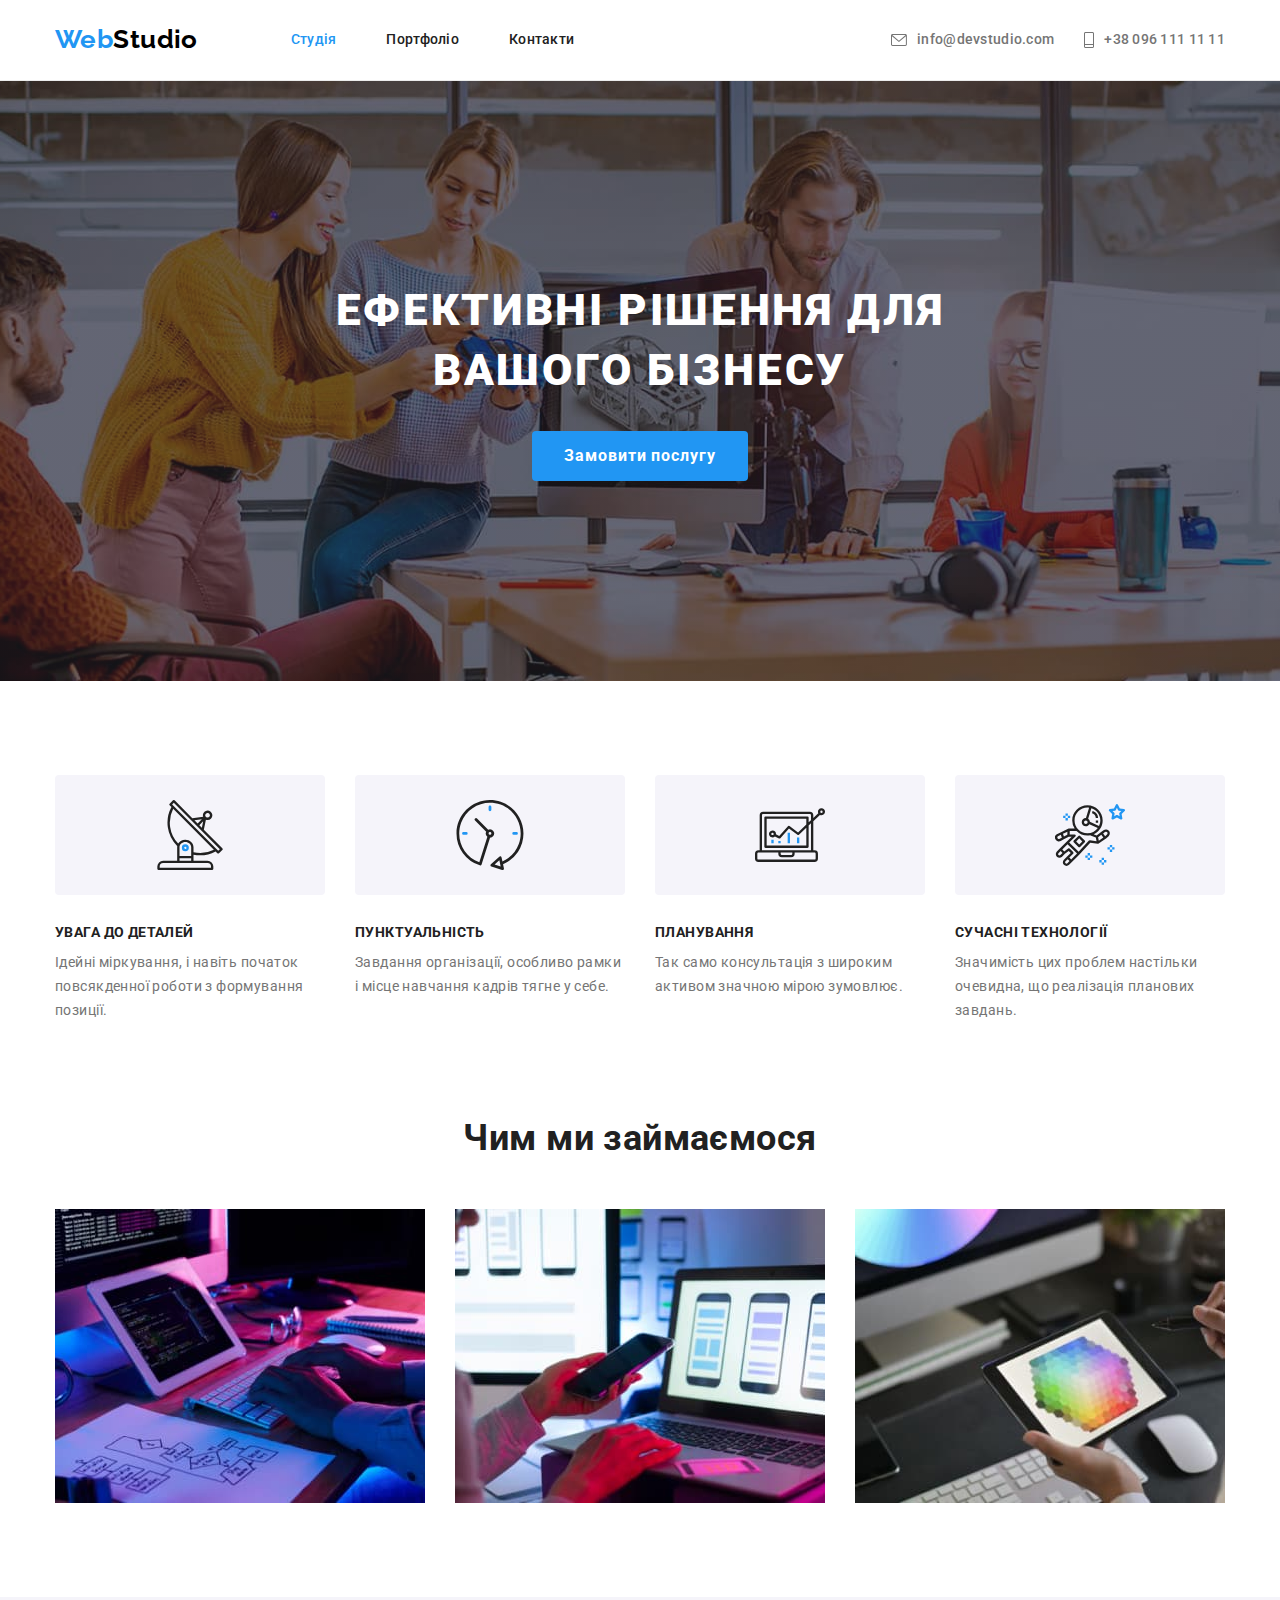
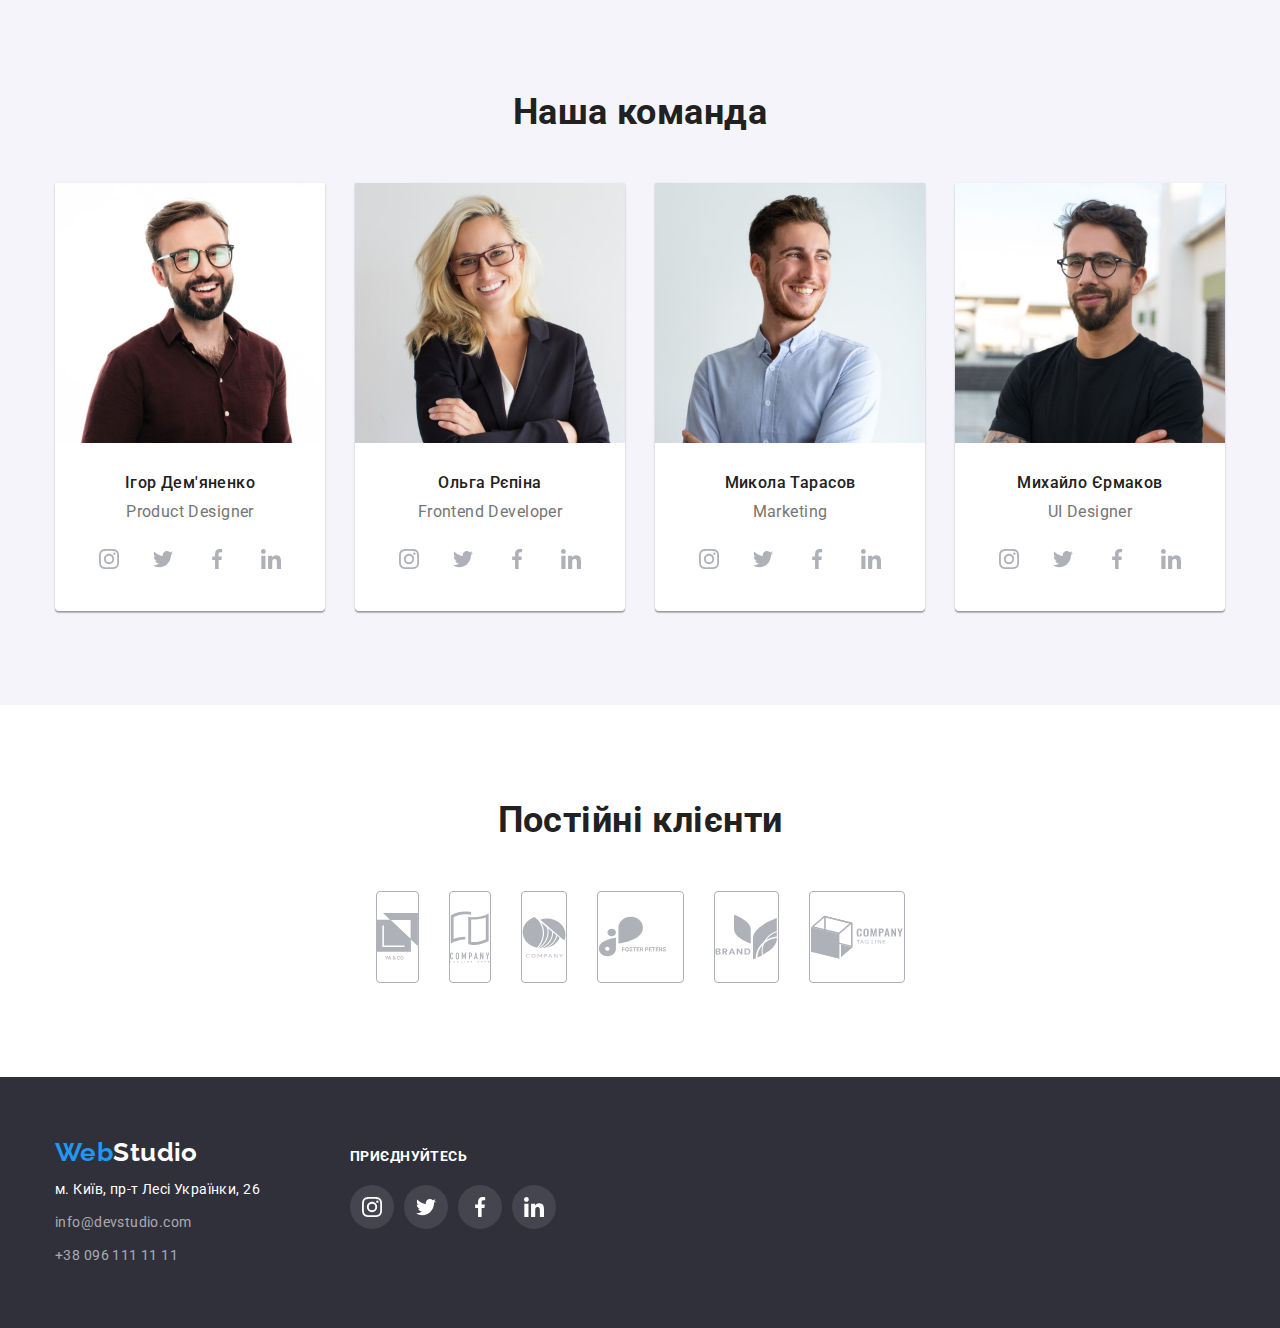
==== index.html @ f74b4b06 "hw5" ====
<!DOCTYPE html>
<html lang="uk">
    <head>
        <meta charset="UTF-8" />
        <meta http-equiv="X-UA-Compatible" content="IE=edge" />
        <meta name="viewport" content="width=device-width, initial-scale=1.0" />
        <link rel="preconnect" href="https://fonts.googleapis.com" />
        <link rel="preconnect" href="https://fonts.gstatic.com" crossorigin />
        <link
            href="https://fonts.googleapis.com/css2?family=Raleway:wght@700&family=Roboto:wght@400;500;700;900&display=swap"
            rel="stylesheet"
        />
        <link
            rel="stylesheet"
            href="https://cdnjs.cloudflare.com/ajax/libs/modern-normalize/1.0.0/modern-normalize.min.css"
        />
        <link rel="stylesheet" href="./css/style.css" />
        <title>Webstudio</title>
    </head>
    <body>
        <!-- Header -->
        <header class="header">
            <div class="container">
                <a class="logo link" href="index.html"><span class="accent">Web</span>Studio</a>
                <nav class="nav">
                    <ul class="site-nav list">
                        <li class="item"><a href="./index.html" class="link current">Студія</a></li>
                        <li class="item"><a href="./portfolio.html" class="link">Портфоліо</a></li>
                        <li class="item"><a href="" class="link">Контакти</a></li>
                    </ul>
                </nav>
                <ul class="header-contacts list">
                    <li class="item">
                        <a href="mailto:info@devstudio.com" class="mail link"
                            ><svg width="16" height="12" class="mail-icon">
                                <use href="./images/icons.svg#icon-mail-icon"></use>
                            </svg>
                            info@devstudio.com</a
                        >
                    </li>
                    <li class="item">
                        <a href="tel:+380961111111" class="phone link"
                            ><svg width="10" height="16" class="phone-icon">
                                <use href="./images/icons.svg#icon-mobile-icon"></use></svg
                            >+38 096 111 11 11</a
                        >
                    </li>
                </ul>
            </div>
        </header>
        <!-- Main -->
        <main>
            <!-- Hero -->
            <section class="hero">
                <div class="container">
                    <h1 class="title">Ефективні рішення для вашого бізнесу</h1>
                    <button type="button" class="button primary">Замовити послугу</button>
                </div>
            </section>
            <!-- Features -->
            <section class="section features">
                <div class="container">
                    <h2 class="visually-hidden section-title">Особливості</h2>
                    <ul class="features-list list">
                        <li class="item">
                            <div class="thumb">
                                <svg widht="70" height="70" class="features-icons">
                                    <use href="./images/icons.svg#icon-icon-1"></use>
                                </svg>
                            </div>
                            <h3 class="title">УВАГА ДО ДЕТАЛЕЙ</h3>
                            <p class="text">
                                Ідейні міркування, і навіть початок повсякденної роботи з формування
                                позиції.
                            </p>
                        </li>
                        <li class="item">
                            <div class="thumb">
                                <svg widht="70" height="70" class="features-icons">
                                    <use href="./images/icons.svg#icon-icon-2"></use>
                                </svg>
                            </div>
                            <h3 class="title">ПУНКТУАЛЬНІСТЬ</h3>
                            <p class="text">
                                Завдання організації, особливо рамки і місце навчання кадрів тягне у
                                себе.
                            </p>
                        </li>
                        <li class="item">
                            <div class="thumb">
                                <svg widht="70" height="70" class="features-icons">
                                    <use href="./images/icons.svg#icon-icon-3"></use>
                                </svg>
                            </div>
                            <h3 class="title">ПЛАНУВАННЯ</h3>
                            <p class="text">
                                Так само консультація з широким активом значною мірою зумовлює.
                            </p>
                        </li>
                        <li class="item">
                            <div class="thumb">
                                <svg widht="70" height="70" class="features-icons">
                                    <use href="./images/icons.svg#icon-icon-4"></use>
                                </svg>
                            </div>
                            <h3 class="title">СУЧАСНІ ТЕХНОЛОГІЇ</h3>
                            <p class="text">
                                Значимість цих проблем настільки очевидна, що реалізація планових
                                завдань.
                            </p>
                        </li>
                    </ul>
                </div>
            </section>
            <!-- What are we doing -->
            <section class="section work nopadding">
                <div class="container">
                    <h2 class="section-title">Чим ми займаємося</h2>
                    <ul class="list">
                        <li class="item">
                            <img
                                src="./images/WhatAreWeDoing/img1.jpg"
                                alt="Чоловік пишк код"
                                width="370"
                                class="link"
                            />
                        </li>
                        <li class="item">
                            <img
                                src="./images/WhatAreWeDoing/img2.jpg"
                                alt="Чоловік працює на ноутбуці"
                                width="370"
                                class="link"
                            />
                        </li>
                        <li class="item">
                            <img
                                src="./images/WhatAreWeDoing/img3.jpg"
                                alt="Чоловік с планшетом"
                                width="370"
                                class="link"
                            />
                        </li>
                    </ul>
                </div>
            </section>
            <!-- Our Team -->
            <section class="section team">
                <div class="container">
                    <h2 class="section-title">Наша команда</h2>
                    <ul class="team-list list">
                        <li class="item">
                            <img
                                src="./images/OurTeam/img1.jpg"
                                alt="Ігор Дем'яненко дизайнер"
                                width="270"
                                class="photo"
                            />
                            <div class="descr-wrap">
                                <h3 class="title">Ігор Дем'яненко</h3>
                                <p class="text">Product Designer</p>
                                <ul class="icons-list list">
                                    <li class="icons-item">
                                        <a href="#" class="icons-link link"
                                            ><svg width="20" height="20" class="social-icons">
                                                <use
                                                    href="./images/icons.svg#icon-instagram-icon"
                                                ></use>
                                            </svg>
                                        </a>
                                    </li>
                                    <li class="icons-item">
                                        <a href="#" class="icons-link"
                                            ><svg width="20" height="20" class="social-icons">
                                                <use
                                                    href="./images/icons.svg#icon-twitter-icon"
                                                ></use></svg
                                        ></a>
                                    </li>
                                    <li class="icons-item">
                                        <a href="#" class="icons-link"
                                            ><svg width="20" height="20" class="social-icons">
                                                <use
                                                    href="./images/icons.svg#icon-facebook-icon"
                                                ></use></svg
                                        ></a>
                                    </li>
                                    <li class="icons-item">
                                        <a href="#" class="icons-link"
                                            ><svg width="20" height="20" class="social-icons">
                                                <use
                                                    href="./images/icons.svg#icon-linkedin-icon"
                                                ></use></svg
                                        ></a>
                                    </li>
                                </ul>
                            </div>
                        </li>
                        <li class="item">
                            <img
                                src="./images/OurTeam/img2.jpg"
                                alt="Ольга Рєпіна розробник"
                                width="270"
                                class="photo"
                            />
                            <div class="descr-wrap">
                                <h3 class="title">Ольга Рєпіна</h3>
                                <p class="text">Frontend Developer</p>
                                <ul class="icons-list list">
                                    <li class="icons-item">
                                        <a href="#" class="icons-link link"
                                            ><svg width="20" height="20" class="social-icons">
                                                <use
                                                    href="./images/icons.svg#icon-instagram-icon"
                                                ></use>
                                            </svg>
                                        </a>
                                    </li>
                                    <li class="icons-item">
                                        <a href="#" class="icons-link"
                                            ><svg width="20" height="20" class="social-icons">
                                                <use
                                                    href="./images/icons.svg#icon-twitter-icon"
                                                ></use></svg
                                        ></a>
                                    </li>
                                    <li class="icons-item">
                                        <a href="#" class="icons-link"
                                            ><svg width="20" height="20" class="social-icons">
                                                <use
                                                    href="./images/icons.svg#icon-facebook-icon"
                                                ></use></svg
                                        ></a>
                                    </li>
                                    <li class="icons-item">
                                        <a href="#" class="icons-link"
                                            ><svg width="20" height="20" class="social-icons">
                                                <use
                                                    href="./images/icons.svg#icon-linkedin-icon"
                                                ></use></svg
                                        ></a>
                                    </li>
                                </ul>
                            </div>
                        </li>
                        <li class="item">
                            <img
                                src="./images/OurTeam/img3.jpg"
                                alt="Микола Тарасов маркетолог"
                                width="270"
                                class="photo"
                            />
                            <div class="descr-wrap">
                                <h3 class="title">Микола Тарасов</h3>
                                <p class="text">Marketing</p>
                                <ul class="icons-list list">
                                    <li class="icons-item">
                                        <a href="#" class="icons-link link"
                                            ><svg width="20" height="20" class="social-icons">
                                                <use
                                                    href="./images/icons.svg#icon-instagram-icon"
                                                ></use>
                                            </svg>
                                        </a>
                                    </li>
                                    <li class="icons-item">
                                        <a href="#" class="icons-link"
                                            ><svg width="20" height="20" class="social-icons">
                                                <use
                                                    href="./images/icons.svg#icon-twitter-icon"
                                                ></use></svg
                                        ></a>
                                    </li>
                                    <li class="icons-item">
                                        <a href="#" class="icons-link"
                                            ><svg width="20" height="20" class="social-icons">
                                                <use
                                                    href="./images/icons.svg#icon-facebook-icon"
                                                ></use></svg
                                        ></a>
                                    </li>
                                    <li class="icons-item">
                                        <a href="#" class="icons-link"
                                            ><svg width="20" height="20" class="social-icons">
                                                <use
                                                    href="./images/icons.svg#icon-linkedin-icon"
                                                ></use></svg
                                        ></a>
                                    </li>
                                </ul>
                            </div>
                        </li>
                        <li class="item">
                            <img
                                src="./images/OurTeam/img4.jpg"
                                alt="Михайло Єрмаков дизайнер"
                                width="270"
                                class="photo"
                            />
                            <div class="descr-wrap">
                                <h3 class="title">Михайло Єрмаков</h3>
                                <p class="text">UI Designer</p>
                                <ul class="icons-list list">
                                    <li class="icons-item">
                                        <a href="#" class="icons-link link"
                                            ><svg width="20" height="20" class="social-icons">
                                                <use
                                                    href="./images/icons.svg#icon-instagram-icon"
                                                ></use>
                                            </svg>
                                        </a>
                                    </li>
                                    <li class="icons-item">
                                        <a href="#" class="icons-link"
                                            ><svg width="20" height="20" class="social-icons">
                                                <use
                                                    href="./images/icons.svg#icon-twitter-icon"
                                                ></use></svg
                                        ></a>
                                    </li>
                                    <li class="icons-item">
                                        <a href="#" class="icons-link"
                                            ><svg width="20" height="20" class="social-icons">
                                                <use
                                                    href="./images/icons.svg#icon-facebook-icon"
                                                ></use></svg
                                        ></a>
                                    </li>
                                    <li class="icons-item">
                                        <a href="#" class="icons-link"
                                            ><svg width="20" height="20" class="social-icons">
                                                <use
                                                    href="./images/icons.svg#icon-linkedin-icon"
                                                ></use></svg
                                        ></a>
                                    </li>
                                </ul>
                            </div>
                        </li>
                    </ul>
                </div>
            </section>
            <section class="section clients">
                <div class="container">
                    <h2 class="section-title">Постійні клієнти</h2>
                    <ul class="clients-list list">
                        <li class="item">
                            <a href="" class="link"
                                ><svg width="41" height="47" class="company-icon">
                                    <use href="./images/icons.svg#icon-clients1"></use></svg
                            ></a>
                        </li>
                        <li class="item">
                            <a href="" class="link"
                                ><svg width="40" height="52" class="company-icon">
                                    <use href="./images/icons.svg#icon-clients2"></use></svg
                            ></a>
                        </li>
                        <li class="item">
                            <a href="" class="link"
                                ><svg width="44" height="42" class="company-icon">
                                    <use href="./images/icons.svg#icon-clients3"></use></svg
                            ></a>
                        </li>
                        <li class="item">
                            <a href="" class="link"
                                ><svg width="85" height="41" class="company-icon">
                                    <use href="./images/icons.svg#icon-clients4"></use></svg
                            ></a>
                        </li>
                        <li class="item">
                            <a href="" class="link"
                                ><svg width="63" height="46" class="company-icon">
                                    <use href="./images/icons.svg#icon-clients5"></use></svg
                            ></a>
                        </li>
                        <li class="item">
                            <a href="" class="link"
                                ><svg width="94" height="44" class="company-icon">
                                    <use href="./images/icons.svg#icon-clients6"></use></svg
                            ></a>
                        </li>
                    </ul>
                </div>
            </section>
        </main>
        <!-- Footer -->
        <footer class="footer">
            <div class="container">
                <div class="address-wrap">
                    <a href="index.html" class="logo link"><span class="accent">Web</span>Studio</a>
                    <address class="address">
                        <ul class="footer-list list">
                            <li class="item">
                                <a
                                    href="https://goo.gl/maps/5WPezt7Xd3ByTBTRA"
                                    target="_blank"
                                    rel="noopener noreferrer"
                                    class="location link"
                                    >м. Київ, пр-т Лесі Українки, 26</a
                                >
                            </li>
                            <li class="item">
                                <a href="mailto:info@devstudio.com" class="email contacts link"
                                    >info@devstudio.com</a
                                >
                            </li>
                            <li class="item">
                                <a href="tel:+380961111111" class="contacts link"
                                    >+38 096 111 11 11</a
                                >
                            </li>
                        </ul>
                    </address>
                </div>

                <div class="footer-social">
                    <p class="title">приєднуйтесь</p>
                    <ul class="list">
                        <li class="item">
                            <a href="" class="link"
                                ><svg widht="20" height="20" class="footer-icon">
                                    <use href="./images/icons.svg#icon-instagram-icon"></use></svg
                            ></a>
                        </li>
                        <li class="item">
                            <a href="" class="link"
                                ><svg widht="20" height="20" class="footer-icon">
                                    <use href="./images/icons.svg#icon-twitter-icon"></use></svg
                            ></a>
                        </li>
                        <li class="item">
                            <a href="" class="link"
                                ><svg widht="20" height="20" class="footer-icon">
                                    <use href="./images/icons.svg#icon-facebook-icon"></use></svg
                            ></a>
                        </li>
                        <li class="item">
                            <a href="" class="link"
                                ><svg widht="20" height="20" class="footer-icon">
                                    <use href="./images/icons.svg#icon-linkedin-icon"></use></svg
                            ></a>
                        </li>
                    </ul>
                </div>
            </div>
        </footer>
    </body>
</html>
---- css/style.css ----
:root {
    --primary-text-color: #757575;
    --title-text-color: #212121;
    --accent-color: #2196f3;
    --bg-white-color: #ffffff;
    --primary-bg-color: #2f303a;
    --secondary-bg-color: #f5f4fa;
    --logo-black-color: #000000;
    --logo-white-color: #ffffff;
    --footer-text-color: rgba(255, 255, 255, 0.6);
    --footer-social-bg-color: rgba(255, 255, 255, 0.1);
    --main-gap: 30px;
    --main-border: 1px solid #ececec;
    --team-box-shadow: 0px 1px 3px rgba(0, 0, 0, 0.12), 0px 1px 1px rgba(0, 0, 0, 0.14),
        0px 2px 1px rgba(0, 0, 0, 0.2);
    --portfolio-btn-box-shadow: 0px 3px 1px rgba(0, 0, 0, 0.1), 0px 1px 2px rgba(0, 0, 0, 0.08),
        0px 2px 2px rgba(0, 0, 0, 0.12);
    --portfolio-card-box-shadow: 0px 3px 1px rgba(0, 0, 0, 0.1), 0px 1px 2px rgba(0, 0, 0, 0.08),
        0px 2px 2px rgba(0, 0, 0, 0.12);
    --primary-color-icons: #afb1b8;
}

body {
    background-color: var(--bg-white-color);
    color: var(--primary-text-color);

    font-family: 'Roboto', sans-serif;
    font-size: 14px;
    line-height: 1.71;
    letter-spacing: 0.03em;
}

h1,
h2,
h3,
h4,
h5,
h6,
p {
    margin: 0;
}

img {
    display: block;
    max-width: 100%;
    height: auto;
}

.container {
    width: 1200px;
    padding: 0px 15px;
    margin: 0 auto;
}

.visually-hidden {
    position: absolute;
    width: 1px;
    height: 1px;
    margin: -1px;
    border: 0;
    padding: 0;
    white-space: nowrap;
    overflow: hidden;
}

.list {
    margin: 0;
    padding-left: 0;
    list-style: none;
}

.link {
    text-decoration: none;
}

/* Section */

.section {
    padding-top: 94px;
    padding-bottom: 94px;
}

.section-title {
    margin-bottom: 50px;

    color: var(--title-text-color);

    font-weight: 700;
    font-size: 36px;
    line-height: 1.17;
    text-align: center;
}

.nopadding {
    padding-top: 0px;
}

/* Header */

.header {
    border-bottom: var(--main-border);
}

.header .container {
    display: flex;
    align-items: center;
}

.header .logo {
    margin-right: 93px;
}

.site-nav {
    display: flex;
}

.site-nav .item:not(:last-child) {
    margin-right: 50px;
}

.header-contacts {
    display: flex;

    margin-left: auto;
}

.header-contacts .item:not(:last-child) {
    margin-right: var(--main-gap);
}

.logo {
    color: var(--logo-black-color);

    font-family: 'Raleway', sans-serif;
    font-weight: 700;
    font-size: 26px;
    line-height: 1.2;
}

.logo > .accent {
    color: var(--accent-color);
}

.site-nav .link {
    display: block;
    padding-top: 32px;
    padding-bottom: 32px;

    color: var(--title-text-color);

    font-weight: 500;
    line-height: 1.14;
    letter-spacing: 0.02em;
}

.header-contacts .link {
    display: flex;
    align-items: center;
    padding-top: 32px;
    padding-bottom: 32px;

    color: var(--primary-text-color);

    font-weight: 500;
    line-height: 1.14;
    letter-spacing: 0.02em;
}

.header .mail-icon {
    margin-right: 10px;

    width: 16px;
    height: 12px;

    fill: currentColor;
}

.header .phone-icon {
    margin-right: 10px;

    width: 10px;
    height: 16px;

    fill: currentColor;
}

.site-nav .link:hover,
.site-nav .link:focus {
    color: var(--accent-color);
}

.header-contacts .link:hover,
.header-contacts .link:focus {
    color: var(--accent-color);
}

/* Section Hero */

.hero {
    background-color: #c4c4c4;
    padding-top: 200px;
    padding-bottom: 200px;
    max-width: 1600px;
    margin: 0 auto;

    background-image: linear-gradient(to right, #2f303a66 40%, #2f303a66 40%),
        url('../images/backgroud-hero.jpg');
    background-size: cover;
    background-position: center;
    background-repeat: no-repeat;
}

.hero .title {
    max-width: 696px;

    color: var(--bg-white-color);

    font-weight: 900;
    font-size: 44px;
    line-height: 1.36;
    letter-spacing: 0.06em;
    text-transform: uppercase;

    margin-bottom: var(--main-gap);
    margin-left: auto;
    margin-right: auto;

    text-align: center;
}

/* Section Features */

.features-list .title {
    color: var(--title-text-color);

    font-weight: 700;
    font-size: 14px;
    line-height: 1.14;
    text-transform: uppercase;

    margin-bottom: 10px;
}

.features-list {
    display: flex;
    justify-content: space-between;
}

.features-list .item:not(:last-child) {
    margin-right: var(--main-gap);
}

.features-list .thumb {
    display: flex;
    align-items: center;
    justify-content: center;

    width: 270px;
    height: 120px;
    margin-bottom: 30px;

    background-color: #f5f4fa;
    border-radius: 4px;
}

.features-icons {
    width: 70px;
    height: 70px;
}

/* ---------Work---------- */

.work .list {
    display: flex;
}

.work .item {
    flex-basis: calc((100%-60px) / 3);
    margin-right: var(--main-gap);
}

.work .item:nth-child(3n) {
    margin-right: 0px;
}

/* Section OurTeam */

.team {
    background-color: var(--secondary-bg-color);
}

.team-list {
    display: flex;
    text-align: center;
}

.team-list .item {
    flex-basis: calc((100%-90px) / 4);

    margin-right: var(--main-gap);

    background-color: var(--bg-white-color);
    box-shadow: var(--team-box-shadow);
    border-radius: 0px 0px 4px 4px;
}

.team-list .item:nth-child(4n) {
    margin-right: 0px;
}

.team-list .descr-wrap {
    padding-top: var(--main-gap);
    padding-bottom: var(--main-gap);
}

.team-list .title {
    color: var(--title-text-color);

    font-weight: 500;
    font-size: 16px;
    line-height: 1.19;

    margin-bottom: 10px;
}

.team-list .text {
    font-size: 16px;
    line-height: 1.19;

    margin-bottom: 16px;
}

.team-list .icons-list {
    display: flex;
    justify-content: center;
    align-items: center;
}

.team-list .icons-item {
    width: 44px;
    height: 44px;
}

.team-list .icons-item:not(:last-child) {
    margin-right: 10px;
}

.team-list .icons-link {
    display: flex;
    justify-content: center;
    align-items: center;

    width: 100%;
    height: 100%;
    border-radius: 50%;
    background-color: var(--bg-white-color);
    color: var(--primary-color-icons);
}

.team-list .icons-link:hover,
.team-list .icons-link:focus {
    background-color: var(--accent-color);
    color: var(--bg-white-color);
}

.team-list .social-icons {
    fill: currentColor;
}

/* ---Clients----- */
.clients-list {
    display: flex;
    justify-content: center;
    align-items: center;
}

.clients-list .item {
    height: 92px;
    flex-basis: calc((100%-150px) / 3);
    margin-right: var(--main-gap);
}

.clients-list .item:last-child {
    margin-right: 0px;
}

.clients-list .link {
    display: flex;
    align-items: center;
    justify-content: center;

    width: 100%;
    height: 100%;
    border: 1px solid var(--primary-color-icons);
    border-radius: 4px;
    color: var(--primary-color-icons);
}

.clients-list .link:hover,
.clients-list .link:focus {
    color: var(--accent-color);
    border: 1px solid var(--accent-color);
}

.clients-list .company-icon {
    fill: currentColor;
}
/* Footer */

.footer {
    background-color: var(--primary-bg-color);
    padding-top: 60px;
    padding-bottom: 60px;
}

.footer .logo {
    display: inline-block;

    color: var(--logo-white-color);

    margin-bottom: 10px;
}

.address {
    font-style: normal;
}

.footer-list .location {
    display: inline-block;

    color: var(--bg-white-color);
}

.footer-list .email {
    display: inline-block;
}

.footer-list .contacts {
    color: var(--footer-text-color);
}

.footer-list .item:not(:last-child) {
    margin-bottom: 9px;
}

.footer-list .location:hover,
.footer-list .location:focus {
    color: var(--accent-color);
}

.footer-list .contacts:hover,
.footer-list .contacts:focus {
    color: var(--accent-color);
}

.footer .container {
    display: flex;
    align-items: baseline;
}

.footer .address-wrap {
    margin-right: 90px;
}

.footer-social .title {
    margin-bottom: 20px;

    font-weight: 700;
    font-size: 14px;
    line-height: 1.14;
    letter-spacing: 0.03em;
    text-transform: uppercase;

    color: var(--bg-white-color);
}

.footer-social .list {
    display: flex;
    align-items: center;
    justify-content: center;
}

.footer-social .item {
    width: 44px;
    height: 44px;
}

.footer-social .item:not(:last-child) {
    margin-right: 10px;
}

.footer-social .link {
    display: flex;
    align-items: center;
    justify-content: center;
    width: 100%;
    height: 100%;
    border-radius: 50%;
    background-color: var(--footer-social-bg-color);
    color: var(--logo-white-color);
}

.footer-social .link:hover,
.footer-social .link:focus {
    background-color: var(--accent-color);
}

.footer-icon {
    fill: currentColor;
}

/* Portfolio */

.portfolio-list .title {
    color: var(--title-text-color);

    font-weight: 700;
    font-size: 18px;
    line-height: 2;
    letter-spacing: 0.06em;
}

.portfolio-list .text {
    font-size: 16px;
    line-height: 1.88;
}

.portfolio-button {
    display: flex;
    justify-content: center;
    margin-bottom: 50px;
}

.portfolio-button .item:not(:last-child) {
    margin-right: 8px;
}

.portfolio-list {
    display: flex;
    flex-wrap: wrap;
}

.portfolio-list .title {
    margin-bottom: 4px;
}

.portfolio-list .item {
    flex-basis: calc((100% - 60px) / 3);

    margin-right: var(--main-gap);
    margin-bottom: var(--main-gap);
}

.portfolio-list .item:nth-child(3n) {
    margin-right: 0;
}

.portfolio-list .item:nth-last-child(-n + 3) {
    margin-bottom: 0;
}

.portfolio-list .descr-wrap {
    padding: 20px 24px;

    border: var(--main-border);

    border-top: none;
}

.portfolio-list .text {
    color: var(--primary-text-color);
}

.portfolio-button .button:hover,
.portfolio-button .button:focus {
    background-color: var(--accent-color);
    color: var(--bg-white-color);

    box-shadow: var(--portfolio-btn-box-shadow);
    border-radius: 4px;
}

.portfolio-list .link:hover .portfolio-wrap,
.portfolio-list .link:focus .portfolio-wrap {
    box-shadow: var(--portfolio-card-box-shadow);
}

/* Button */

.button {
    background-color: var(--bg-white-color);
    color: var(--title-text-color);
    cursor: pointer;

    font-family: inherit;
    font-size: 16px;
    text-align: center;
    border-radius: 4px;
    border: none;
}

.button.primary {
    display: block;
    margin: 0 auto;
    padding: 10px 32px;

    background-color: var(--accent-color);
    color: var(--bg-white-color);

    font-weight: 700;
    line-height: 1.88;
    letter-spacing: 0.06em;
}

.button.secondary {
    background-color: var(--secondary-bg-color);

    padding: 6px 22px;

    font-weight: 500;
    line-height: 1.62;
    letter-spacing: 0.03em;
}

/* Active Page */
.site-nav .current {
    color: var(--accent-color);
}

/* Active button */
.portfolio-button .current {
    background-color: var(--accent-color);
    color: var(--bg-white-color);

    box-shadow: 0px 3px 1px rgba(0, 0, 0, 0.1), 0px 1px 2px rgba(0, 0, 0, 0.08),
        0px 2px 2px rgba(0, 0, 0, 0.12);
}
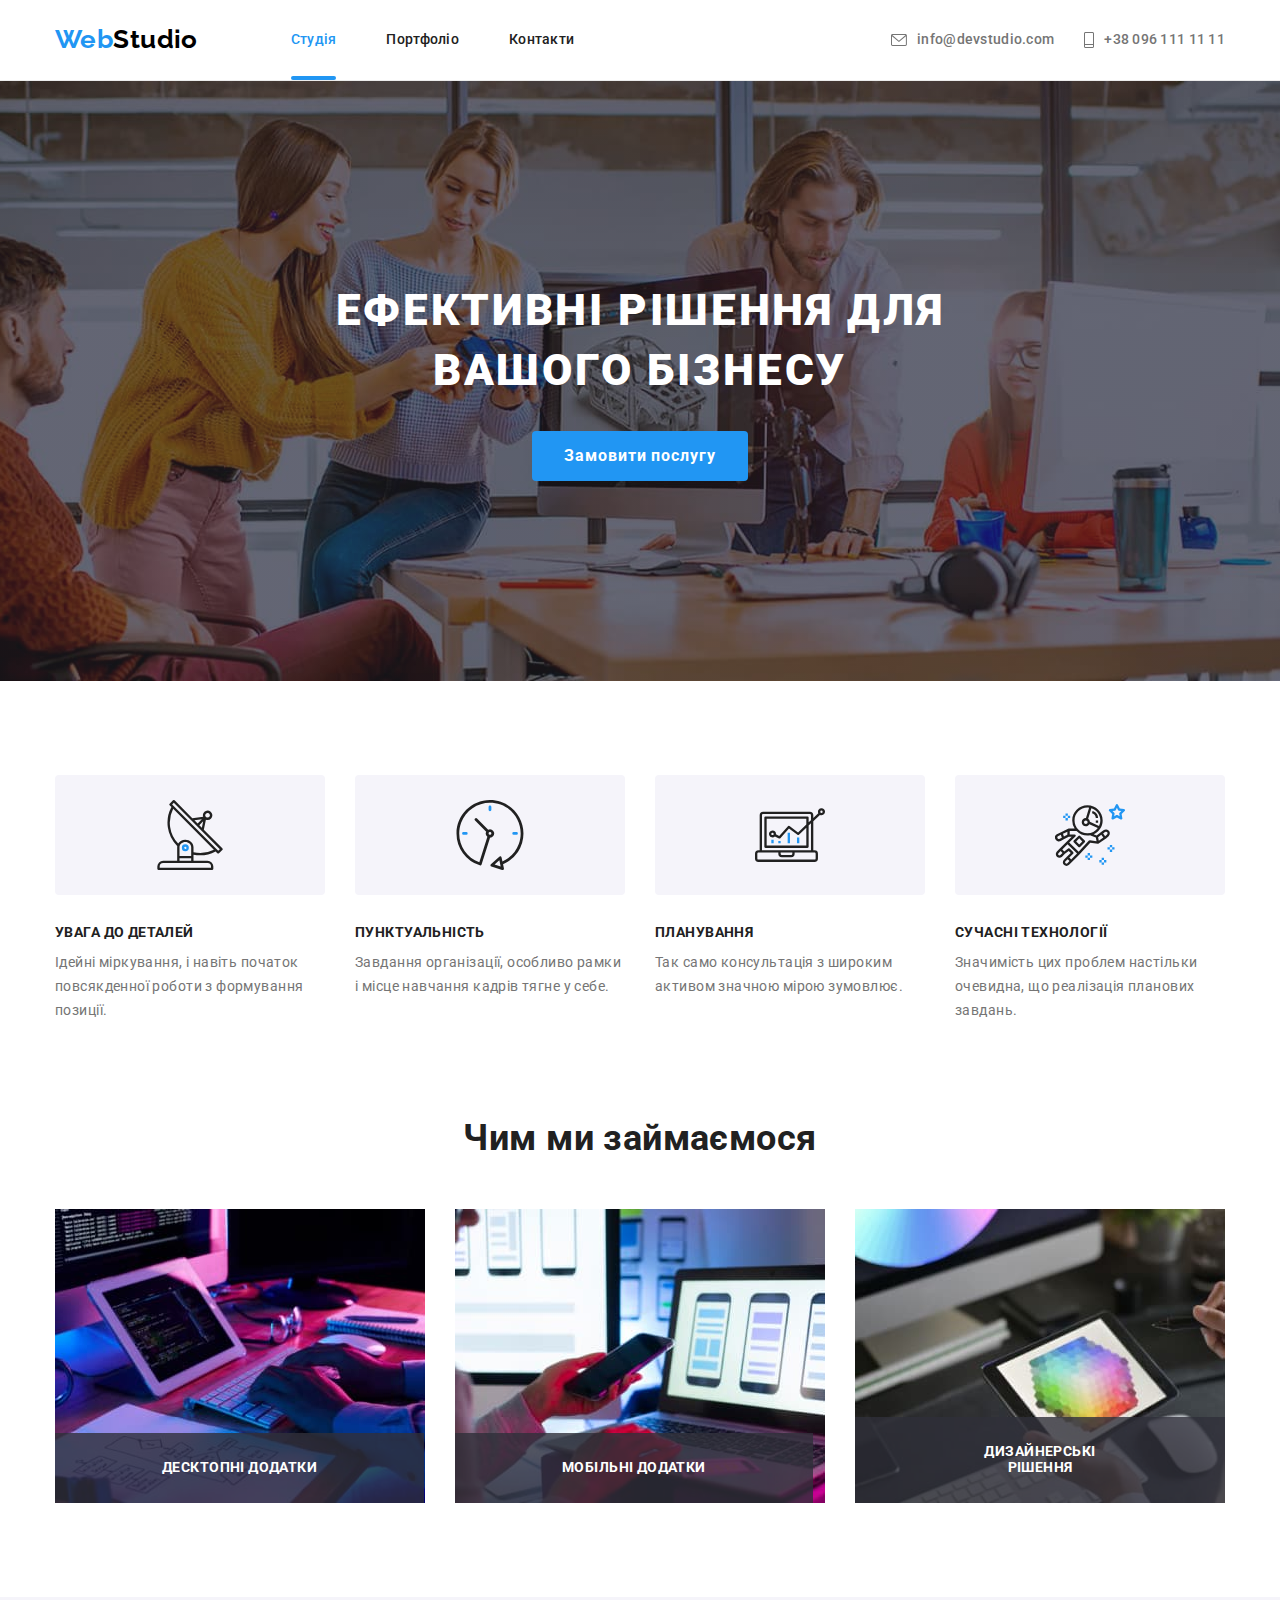
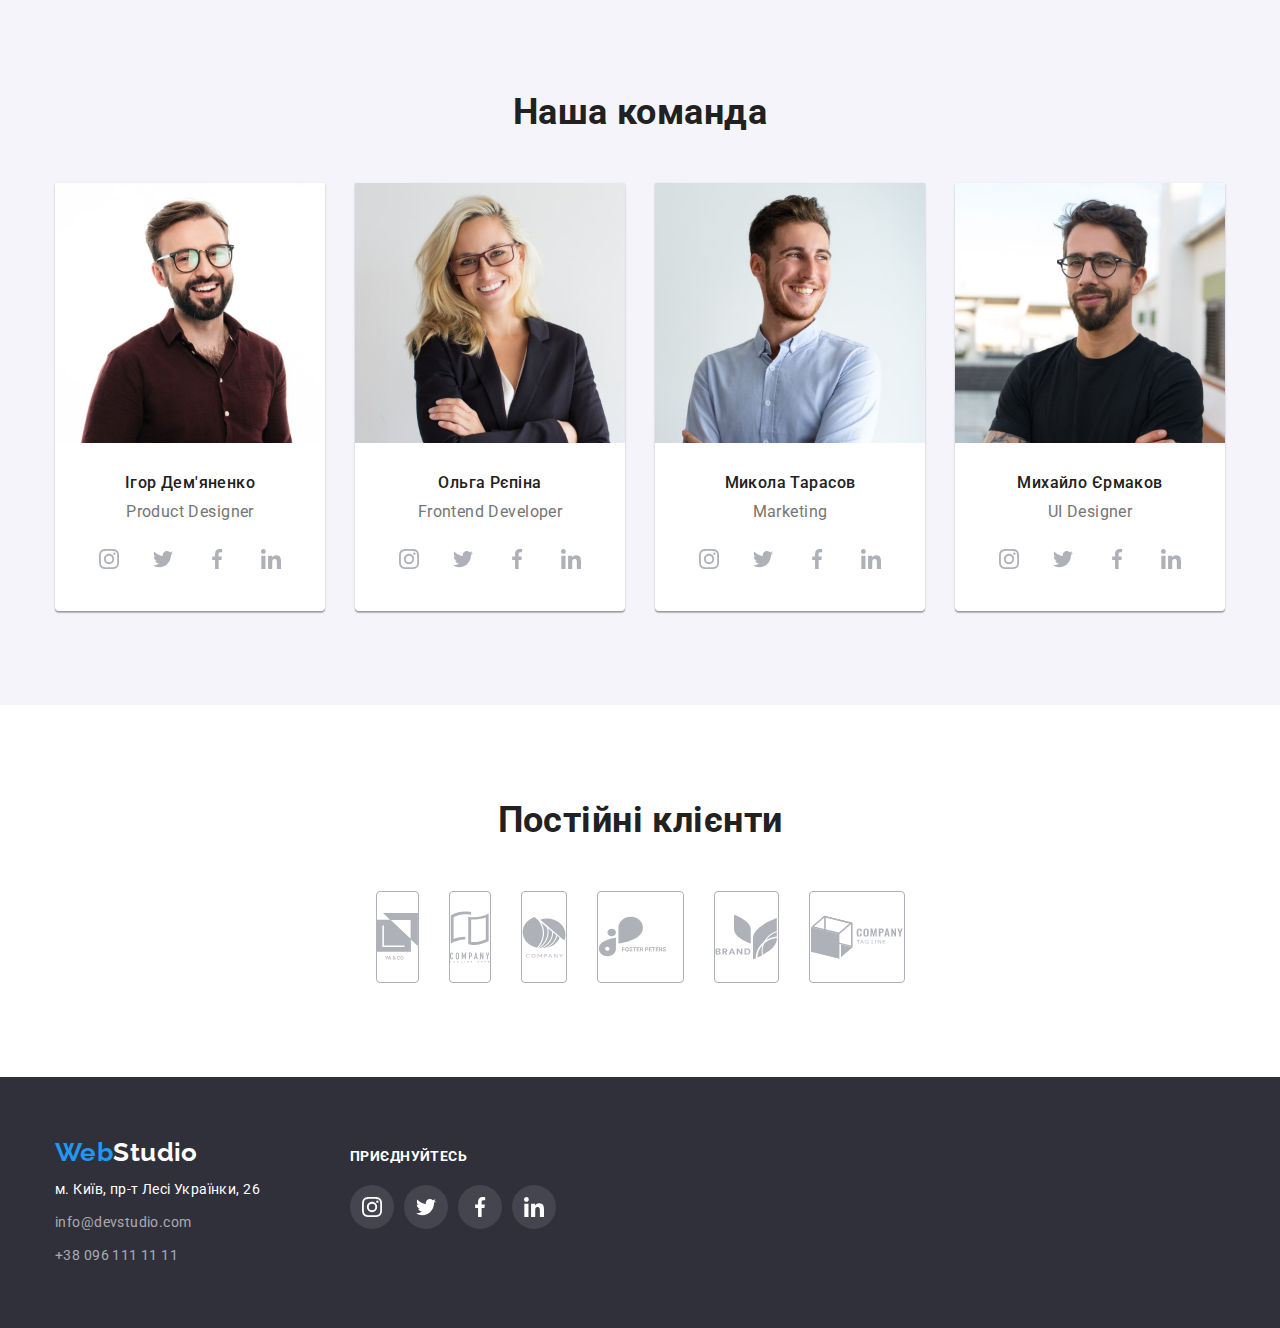
==== commit c9effd2d: "overlay with title section work" ====
--- a/index.html
+++ b/index.html
@@ -124,6 +124,10 @@
                                 width="370"
                                 class="link"
                             />
+
+                            <div class="work-descr">
+                                <h3 class="title">Десктопні додатки</h3>
+                            </div>
                         </li>
                         <li class="item">
                             <img
@@ -132,6 +136,9 @@
                                 width="370"
                                 class="link"
                             />
+                            <div class="work-descr">
+                                <h3 class="title">Мобільні додатки</h3>
+                            </div>
                         </li>
                         <li class="item">
                             <img
@@ -140,6 +147,9 @@
                                 width="370"
                                 class="link"
                             />
+                            <div class="work-descr">
+                                <h3 class="title">Дизайнерські рішення</h3>
+                            </div>
                         </li>
                     </ul>
                 </div>
--- a/css/style.css
+++ b/css/style.css
@@ -18,6 +18,7 @@
     --portfolio-card-box-shadow: 0px 3px 1px rgba(0, 0, 0, 0.1), 0px 1px 2px rgba(0, 0, 0, 0.08),
         0px 2px 2px rgba(0, 0, 0, 0.12);
     --primary-color-icons: #afb1b8;
+    --overlay-work-bg-color: rgba(47, 48, 58, 0.8);
 }
 
 body {
@@ -142,15 +143,17 @@
 }
 
 .site-nav .link {
+    position: relative;
+
     display: block;
     padding-top: 32px;
     padding-bottom: 32px;
 
-    color: var(--title-text-color);
-
     font-weight: 500;
     line-height: 1.14;
     letter-spacing: 0.02em;
+
+    color: var(--title-text-color);
 }
 
 .header-contacts .link {
@@ -275,12 +278,35 @@
 }
 
 .work .item {
+    position: relative;
+
     flex-basis: calc((100%-60px) / 3);
     margin-right: var(--main-gap);
 }
 
 .work .item:nth-child(3n) {
     margin-right: 0px;
+}
+
+.work-descr {
+    position: absolute;
+    left: 0;
+    bottom: 0;
+
+    padding: 27px 107px;
+
+    background-color: var(--overlay-work-bg-color);
+}
+
+.work-descr .title {
+    font-weight: 700;
+    font-size: 14px;
+    line-height: 1.14;
+    text-align: center;
+    letter-spacing: 0.03em;
+    text-transform: uppercase;
+
+    color: var(--logo-white-color);
 }
 
 /* Section OurTeam */
@@ -627,6 +653,20 @@
     color: var(--accent-color);
 }
 
+.site-nav .link.current::after {
+    content: '';
+    display: inline-block;
+    width: 100%;
+    height: 4px;
+
+    position: absolute;
+    bottom: 0;
+    left: 0;
+
+    background: var(--accent-color);
+    border-radius: 2px;
+}
+
 /* Active button */
 .portfolio-button .current {
     background-color: var(--accent-color);
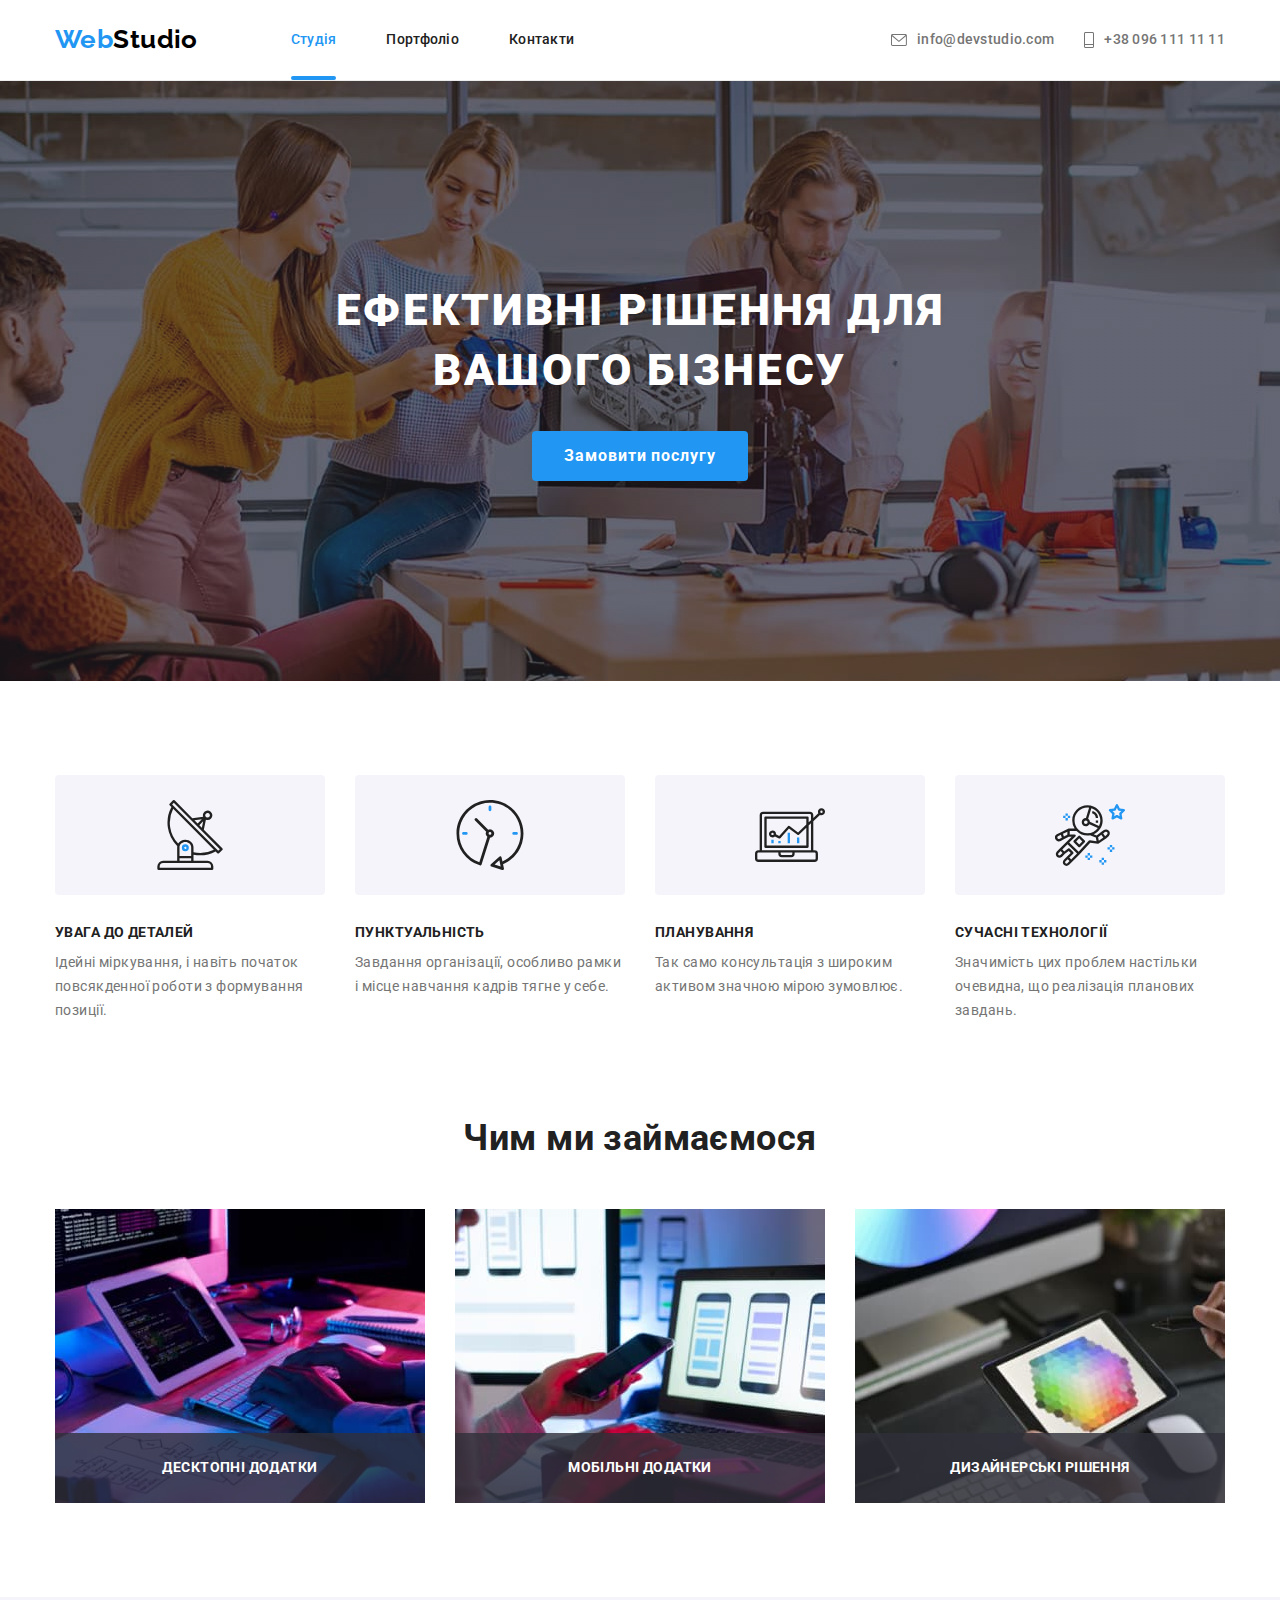
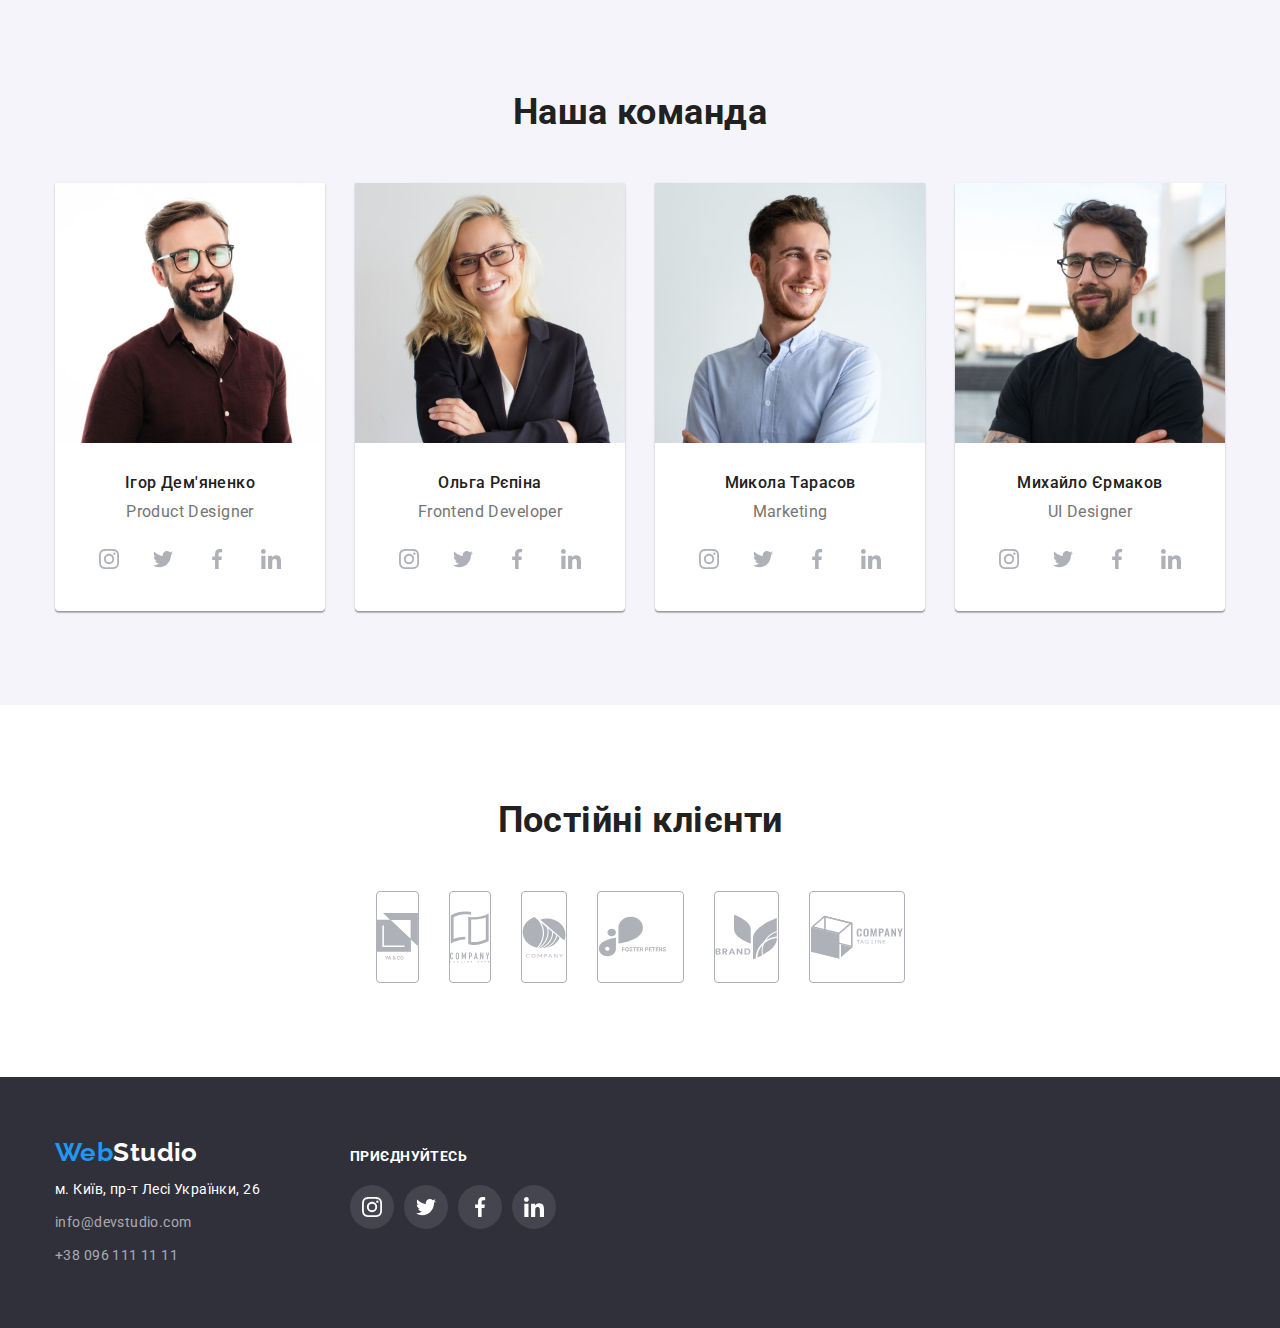
==== commit 3baac8fb: "backdrop with modal window" ====
--- a/index.html
+++ b/index.html
@@ -54,7 +54,9 @@
             <section class="hero">
                 <div class="container">
                     <h1 class="title">Ефективні рішення для вашого бізнесу</h1>
-                    <button type="button" class="button primary">Замовити послугу</button>
+                    <button type="button" class="button primary" data-modal-open>
+                        Замовити послугу
+                    </button>
                 </div>
             </section>
             <!-- Features -->
@@ -394,6 +396,15 @@
                 </div>
             </section>
         </main>
+        <div class="backdrop is-hidden" data-modal>
+            <div class="modal">
+                <button class="modal-close" data-modal-close>
+                    <svg class="close-icon" width="18" height="18">
+                        <use href="./images/icons.svg#close-icon"></use>
+                    </svg>
+                </button>
+            </div>
+        </div>
         <!-- Footer -->
         <footer class="footer">
             <div class="container">
@@ -455,5 +466,6 @@
                 </div>
             </div>
         </footer>
+        <script src="./js/modal.js"></script>
     </body>
 </html>
--- a/css/style.css
+++ b/css/style.css
@@ -19,6 +19,11 @@
         0px 2px 2px rgba(0, 0, 0, 0.12);
     --primary-color-icons: #afb1b8;
     --overlay-work-bg-color: rgba(47, 48, 58, 0.8);
+    --overlay-portfolio-bg-color: rgba(33, 150, 243, 0.9);
+    /* Modal */
+    --backdrop-bg-color: rgba(0, 0, 0, 0.2);
+    --modal-box-shadow: 0px 1px 3px rgba(0, 0, 0, 0.12), 0px 1px 1px rgba(0, 0, 0, 0.14),
+        0px 2px 1px rgba(0, 0, 0, 0.2);
 }
 
 body {
@@ -289,11 +294,13 @@
 }
 
 .work-descr {
+    width: 100%;
     position: absolute;
     left: 0;
     bottom: 0;
 
-    padding: 27px 107px;
+    padding-top: 27px;
+    padding-bottom: 27px;
 
     background-color: var(--overlay-work-bg-color);
 }
@@ -597,6 +604,35 @@
     color: var(--primary-text-color);
 }
 
+.portfolio-wrap {
+    transition: box-shadow 250ms cubic-bezier(0.4, 0, 0.2, 1);
+}
+
+.portfolio-thumb {
+    position: relative;
+    overflow: hidden;
+}
+
+.portfolio-overlay {
+    position: absolute;
+    top: 0;
+    left: 0;
+
+    transform: translateY(100%);
+
+    padding: 63px 24px;
+    background-color: var(--overlay-portfolio-bg-color);
+
+    transition: transform 250ms cubic-bezier(0.4, 0, 0.2, 1);
+}
+
+.portfolio-overlay .descr {
+    font-size: 18px;
+    line-height: 1.6;
+
+    color: var(--bg-white-color);
+}
+
 .portfolio-button .button:hover,
 .portfolio-button .button:focus {
     background-color: var(--accent-color);
@@ -609,6 +645,11 @@
 .portfolio-list .link:hover .portfolio-wrap,
 .portfolio-list .link:focus .portfolio-wrap {
     box-shadow: var(--portfolio-card-box-shadow);
+}
+
+.portfolio-list .link:hover .portfolio-overlay,
+.portfolio-list .link:focus .portfolio-overlay {
+    transform: translateY(0%);
 }
 
 /* Button */
@@ -675,3 +716,71 @@
     box-shadow: 0px 3px 1px rgba(0, 0, 0, 0.1), 0px 1px 2px rgba(0, 0, 0, 0.08),
         0px 2px 2px rgba(0, 0, 0, 0.12);
 }
+
+/* Backdrop - Modal */
+
+.backdrop {
+    position: fixed;
+    width: 100%;
+    height: 100%;
+    top: 0;
+    left: 0;
+
+    background-color: var(--backdrop-bg-color);
+
+    transition: opacity 250ms cubic-bezier(0.4, 0, 0.2, 1),
+        visibility 250ms cubic-bezier(0.4, 0, 0.2, 1);
+}
+
+.backdrop.is-hidden {
+    opacity: 0;
+    visibility: hidden;
+    pointer-events: none;
+}
+
+.modal {
+    position: absolute;
+    top: 50%;
+    left: 50%;
+
+    transform: translate(-50%, -50%) scale(1);
+
+    width: 528px;
+    min-height: 581px;
+
+    background-color: var(--bg-white-color);
+    box-shadow: var(--modal-box-shadow);
+    border-radius: 4px;
+
+    transition: transform 250ms cubic-bezier(0.4, 0, 0.2, 1);
+}
+
+.backdrop.is-hidden .modal {
+    transition: translate(-50%, -50%) scale(0);
+}
+
+.modal-close {
+    position: absolute;
+    top: 8px;
+    right: 8px;
+
+    display: flex;
+    align-items: center;
+    justify-content: center;
+
+    width: 30px;
+    height: 30px;
+
+    background-color: var(--bg-white-color);
+    border: 1px solid rgba(0, 0, 0, 0.1);
+    border-radius: 50%;
+    cursor: pointer;
+}
+
+.close-icon {
+    display: inline-block;
+    width: 18px;
+    height: 18px;
+
+    fill: currentColor;
+}
